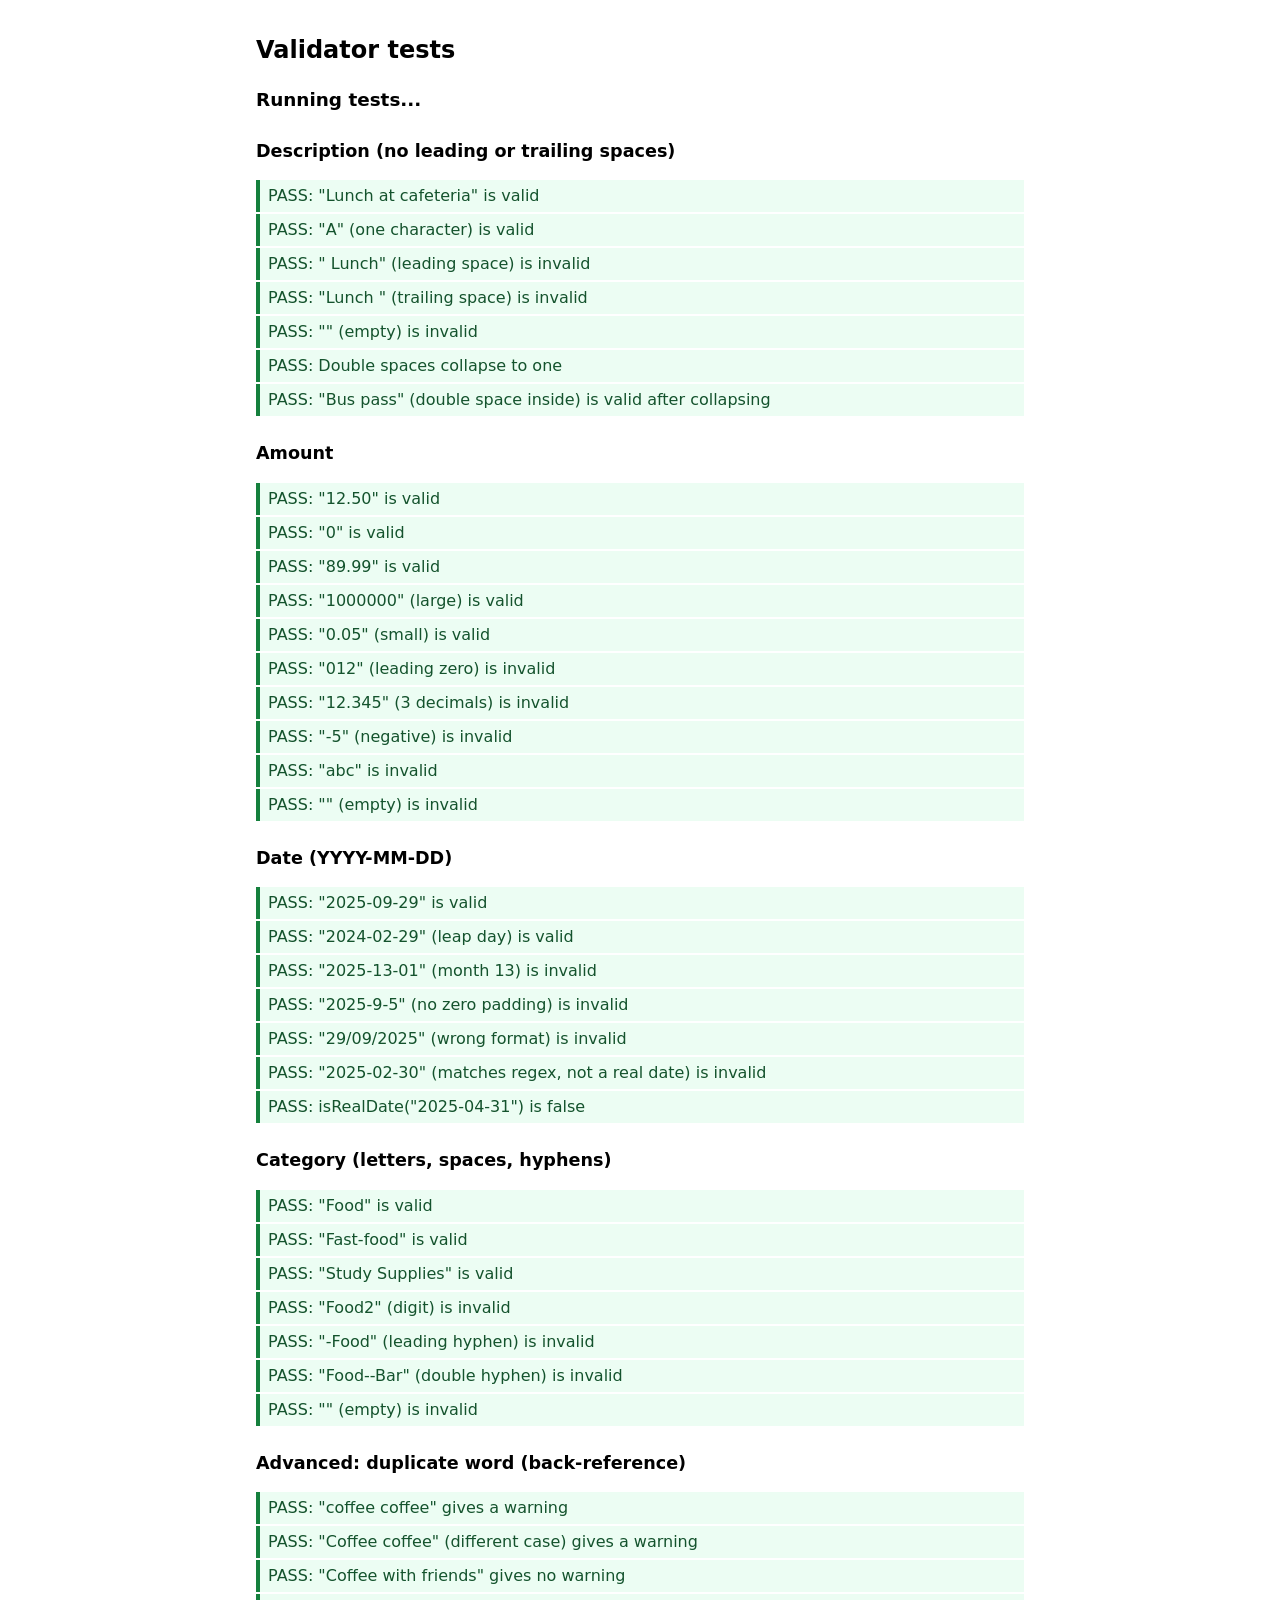
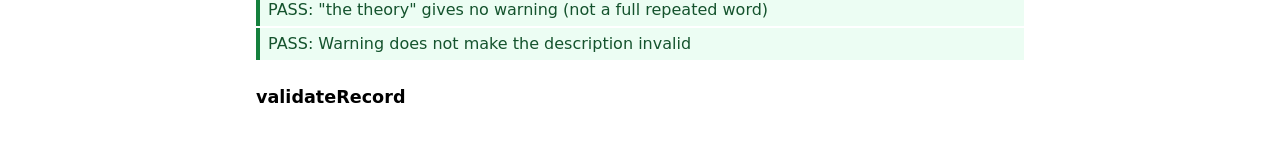
==== tests.html @ e8861920 "M3 – Forms & Regex Validation" ====
<!DOCTYPE html>
<html lang="en">
<head>
  <meta charset="UTF-8">
  <meta name="viewport" content="width=device-width, initial-scale=1">
  <title>Validator tests</title>
  <style>
    body { font-family: system-ui, sans-serif; max-width: 48rem; margin: 0 auto; padding: 1rem; line-height: 1.5; }
    h1 { font-size: 1.5rem; }
    h2 { font-size: 1.1rem; margin-top: 1.5rem; }
    ul { list-style: none; padding: 0; }
    li { padding: 0.25rem 0.5rem; margin-bottom: 2px; border-left: 4px solid; }
    li.pass { color: #14532d; background: #ecfdf3; border-color: #15803d; }
    li.fail { color: #7f1d1d; background: #fef2f2; border-color: #b00020; font-weight: 700; }
    #summary { font-size: 1.15rem; font-weight: 700; }
  </style>
</head>
<body>
  <h1>Validator tests</h1>
  <p id="summary" role="status">Running tests...</p>
  <div id="output"></div>

  <script type="module">
    import {
      patterns,
      normalizeDescription,
      isRealDate,
      validateDescription,
      validateAmount,
      validateDate,
      validateCategory,
      checkDuplicateWords,
      validateRecord,
    } from './scripts/validators.js';

    /* ---------- Tiny test helpers ---------- */
    let passed = 0;
    let failed = 0;
    let currentList = null;

    function group(title) {
      const h2 = document.createElement('h2');
      h2.textContent = title;
      currentList = document.createElement('ul');
      document.querySelector('#output').append(h2, currentList);
    }

    function assert(name, condition) {
      const li = document.createElement('li');
      li.className = condition ? 'pass' : 'fail';
      li.textContent = `${condition ? 'PASS' : 'FAIL'}: ${name}`;
      currentList.append(li);
      condition ? passed++ : failed++;
    }

    /* ---------- Description ---------- */
    group('Description (no leading or trailing spaces)');
    assert('"Lunch at cafeteria" is valid', validateDescription('Lunch at cafeteria').valid);
    assert('"A" (one character) is valid', validateDescription('A').valid);
    assert('" Lunch" (leading space) is invalid', !validateDescription(' Lunch').valid);
    assert('"Lunch " (trailing space) is invalid', !validateDescription('Lunch ').valid);
    assert('"" (empty) is invalid', !validateDescription('').valid);
    assert('Double spaces collapse to one', normalizeDescription('Bus   pass') === 'Bus pass');
    assert('"Bus  pass" (double space inside) is valid after collapsing', validateDescription('Bus  pass').valid);

    /* ---------- Amount ---------- */
    group('Amount');
    assert('"12.50" is valid', validateAmount('12.50').valid);
    assert('"0" is valid', validateAmount('0').valid);
    assert('"89.99" is valid', validateAmount('89.99').valid);
    assert('"1000000" (large) is valid', validateAmount('1000000').valid);
    assert('"0.05" (small) is valid', validateAmount('0.05').valid);
    assert('"012" (leading zero) is invalid', !validateAmount('012').valid);
    assert('"12.345" (3 decimals) is invalid', !validateAmount('12.345').valid);
    assert('"-5" (negative) is invalid', !validateAmount('-5').valid);
    assert('"abc" is invalid', !validateAmount('abc').valid);
    assert('"" (empty) is invalid', !validateAmount('').valid);

    /* ---------- Date ---------- */
    group('Date (YYYY-MM-DD)');
    assert('"2025-09-29" is valid', validateDate('2025-09-29').valid);
    assert('"2024-02-29" (leap day) is valid', validateDate('2024-02-29').valid);
    assert('"2025-13-01" (month 13) is invalid', !validateDate('2025-13-01').valid);
    assert('"2025-9-5" (no zero padding) is invalid', !validateDate('2025-9-5').valid);
    assert('"29/09/2025" (wrong format) is invalid', !validateDate('29/09/2025').valid);
    assert('"2025-02-30" (matches regex, not a real date) is invalid', !validateDate('2025-02-30').valid);
    assert('isRealDate("2025-04-31") is false', isRealDate('2025-04-31') === false);

    /* ---------- Category ---------- */
    group('Category (letters, spaces, hyphens)');
    assert('"Food" is valid', validateCategory('Food').valid);
    assert('"Fast-food" is valid', validateCategory('Fast-food').valid);
    assert('"Study Supplies" is valid', validateCategory('Study Supplies').valid);
    assert('"Food2" (digit) is invalid', !validateCategory('Food2').valid);
    assert('"-Food" (leading hyphen) is invalid', !validateCategory('-Food').valid);
    assert('"Food--Bar" (double hyphen) is invalid', !validateCategory('Food--Bar').valid);
    assert('"" (empty) is invalid', !validateCategory('').valid);

    /* ---------- Advanced: duplicate word ---------- */
    group('Advanced: duplicate word (back-reference)');
    assert('"coffee coffee" gives a warning', checkDuplicateWords('coffee coffee') !== null);
    assert('"Coffee coffee" (different case) gives a warning', checkDuplicateWords('Coffee coffee') !== null);
    assert('"Coffee with friends" gives no warning', checkDuplicateWords('Coffee with friends') === null);
    assert('"the theory" gives no warning (not a full repeated word)', checkDuplicateWords('the theory') === null);
    assert('Warning does not make the description invalid', validateDescription('coffee coffee').valid);

    /* ---------- Whole record ---------- */
    group('validateRecord');
    const good = validateRecord({ description: 'Bus pass', amount: '45.00', category: 'Transport', date: '2025-09-20' });
    assert('A good record is valid', good.valid);
    const bad = validateRecord({ description: ' x', amount: '12.345', category: 'Food2', date: '2025-13-01' });
    assert('A bad record is invalid', !bad.valid);
    assert('A bad record reports all 4 errors', Object.keys(bad.errors).length === 4);
    const dup = validateRecord({ description: 'tea tea', amount: '3', category: 'Food', date: '2025-09-20' });
    assert('A duplicate-word record is valid but has a warning', dup.valid && !!dup.warnings.description);

    /* ---------- Raw patterns ---------- */
    group('Raw patterns');
    assert('patterns.amount matches "7.5"', patterns.amount.test('7.5'));
    assert('patterns.date rejects "2025-00-10"', !patterns.date.test('2025-00-10'));

    /* ---------- Summary ---------- */
    const summary = document.querySelector('#summary');
    summary.textContent = `${passed} passed, ${failed} failed`;
    summary.style.color = failed === 0 ? '#14532d' : '#b00020';
  </script>
</body>
</html>
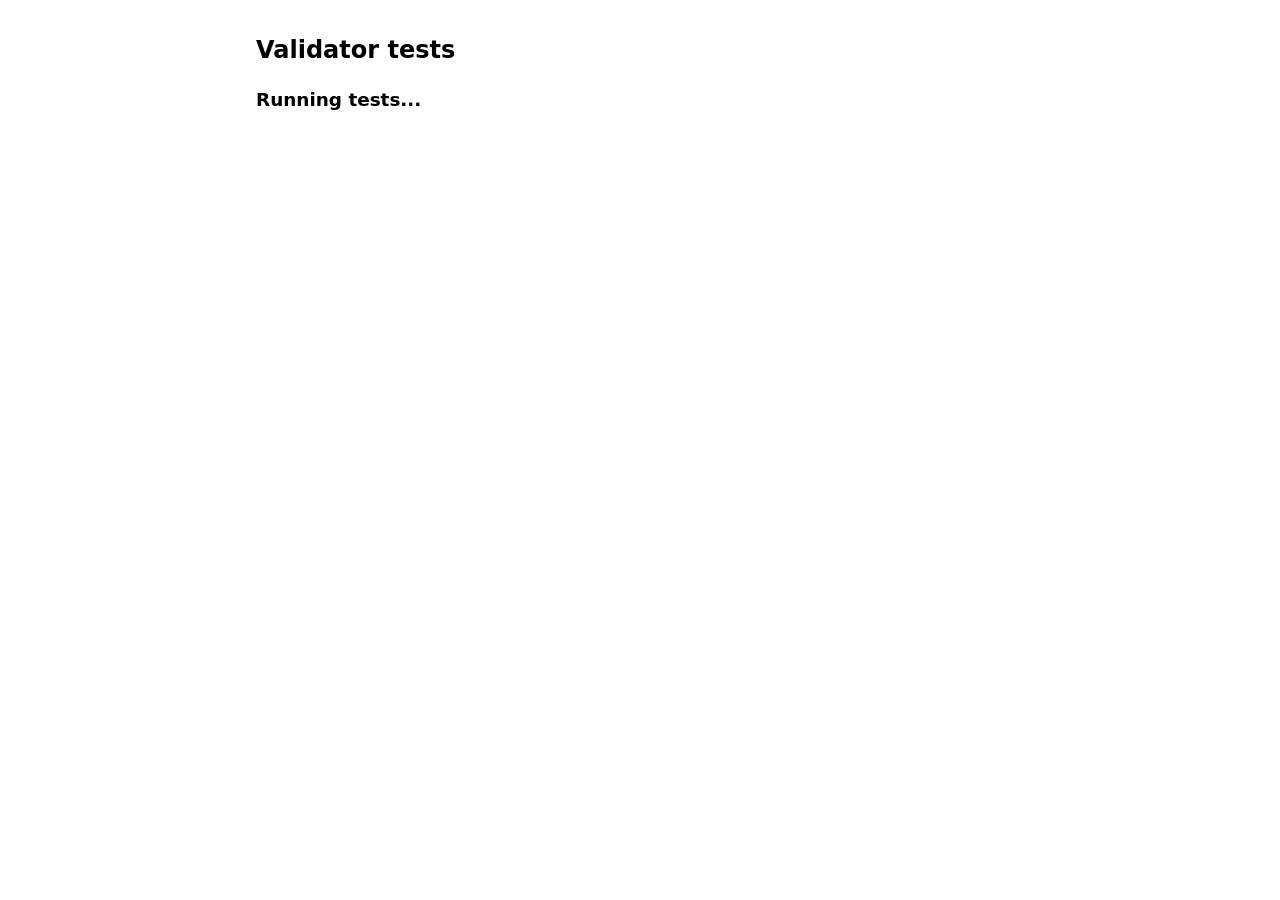
==== commit d1fe4db3: "feat: add stats calculations and cap logic to state" ====
--- a/tests.html
+++ b/tests.html
@@ -1,128 +1,270 @@
-<!DOCTYPE html>
+<!doctype html>
 <html lang="en">
-<head>
-  <meta charset="UTF-8">
-  <meta name="viewport" content="width=device-width, initial-scale=1">
-  <title>Validator tests</title>
-  <style>
-    body { font-family: system-ui, sans-serif; max-width: 48rem; margin: 0 auto; padding: 1rem; line-height: 1.5; }
-    h1 { font-size: 1.5rem; }
-    h2 { font-size: 1.1rem; margin-top: 1.5rem; }
-    ul { list-style: none; padding: 0; }
-    li { padding: 0.25rem 0.5rem; margin-bottom: 2px; border-left: 4px solid; }
-    li.pass { color: #14532d; background: #ecfdf3; border-color: #15803d; }
-    li.fail { color: #7f1d1d; background: #fef2f2; border-color: #b00020; font-weight: 700; }
-    #summary { font-size: 1.15rem; font-weight: 700; }
-  </style>
-</head>
-<body>
-  <h1>Validator tests</h1>
-  <p id="summary" role="status">Running tests...</p>
-  <div id="output"></div>
-
-  <script type="module">
-    import {
-      patterns,
-      normalizeDescription,
-      isRealDate,
-      validateDescription,
-      validateAmount,
-      validateDate,
-      validateCategory,
-      checkDuplicateWords,
-      validateRecord,
-    } from './scripts/validators.js';
-
-    /* ---------- Tiny test helpers ---------- */
-    let passed = 0;
-    let failed = 0;
-    let currentList = null;
-
-    function group(title) {
-      const h2 = document.createElement('h2');
-      h2.textContent = title;
-      currentList = document.createElement('ul');
-      document.querySelector('#output').append(h2, currentList);
-    }
-
-    function assert(name, condition) {
-      const li = document.createElement('li');
-      li.className = condition ? 'pass' : 'fail';
-      li.textContent = `${condition ? 'PASS' : 'FAIL'}: ${name}`;
-      currentList.append(li);
-      condition ? passed++ : failed++;
-    }
-
-    /* ---------- Description ---------- */
-    group('Description (no leading or trailing spaces)');
-    assert('"Lunch at cafeteria" is valid', validateDescription('Lunch at cafeteria').valid);
-    assert('"A" (one character) is valid', validateDescription('A').valid);
-    assert('" Lunch" (leading space) is invalid', !validateDescription(' Lunch').valid);
-    assert('"Lunch " (trailing space) is invalid', !validateDescription('Lunch ').valid);
-    assert('"" (empty) is invalid', !validateDescription('').valid);
-    assert('Double spaces collapse to one', normalizeDescription('Bus   pass') === 'Bus pass');
-    assert('"Bus  pass" (double space inside) is valid after collapsing', validateDescription('Bus  pass').valid);
-
-    /* ---------- Amount ---------- */
-    group('Amount');
-    assert('"12.50" is valid', validateAmount('12.50').valid);
-    assert('"0" is valid', validateAmount('0').valid);
-    assert('"89.99" is valid', validateAmount('89.99').valid);
-    assert('"1000000" (large) is valid', validateAmount('1000000').valid);
-    assert('"0.05" (small) is valid', validateAmount('0.05').valid);
-    assert('"012" (leading zero) is invalid', !validateAmount('012').valid);
-    assert('"12.345" (3 decimals) is invalid', !validateAmount('12.345').valid);
-    assert('"-5" (negative) is invalid', !validateAmount('-5').valid);
-    assert('"abc" is invalid', !validateAmount('abc').valid);
-    assert('"" (empty) is invalid', !validateAmount('').valid);
-
-    /* ---------- Date ---------- */
-    group('Date (YYYY-MM-DD)');
-    assert('"2025-09-29" is valid', validateDate('2025-09-29').valid);
-    assert('"2024-02-29" (leap day) is valid', validateDate('2024-02-29').valid);
-    assert('"2025-13-01" (month 13) is invalid', !validateDate('2025-13-01').valid);
-    assert('"2025-9-5" (no zero padding) is invalid', !validateDate('2025-9-5').valid);
-    assert('"29/09/2025" (wrong format) is invalid', !validateDate('29/09/2025').valid);
-    assert('"2025-02-30" (matches regex, not a real date) is invalid', !validateDate('2025-02-30').valid);
-    assert('isRealDate("2025-04-31") is false', isRealDate('2025-04-31') === false);
-
-    /* ---------- Category ---------- */
-    group('Category (letters, spaces, hyphens)');
-    assert('"Food" is valid', validateCategory('Food').valid);
-    assert('"Fast-food" is valid', validateCategory('Fast-food').valid);
-    assert('"Study Supplies" is valid', validateCategory('Study Supplies').valid);
-    assert('"Food2" (digit) is invalid', !validateCategory('Food2').valid);
-    assert('"-Food" (leading hyphen) is invalid', !validateCategory('-Food').valid);
-    assert('"Food--Bar" (double hyphen) is invalid', !validateCategory('Food--Bar').valid);
-    assert('"" (empty) is invalid', !validateCategory('').valid);
-
-    /* ---------- Advanced: duplicate word ---------- */
-    group('Advanced: duplicate word (back-reference)');
-    assert('"coffee coffee" gives a warning', checkDuplicateWords('coffee coffee') !== null);
-    assert('"Coffee coffee" (different case) gives a warning', checkDuplicateWords('Coffee coffee') !== null);
-    assert('"Coffee with friends" gives no warning', checkDuplicateWords('Coffee with friends') === null);
-    assert('"the theory" gives no warning (not a full repeated word)', checkDuplicateWords('the theory') === null);
-    assert('Warning does not make the description invalid', validateDescription('coffee coffee').valid);
-
-    /* ---------- Whole record ---------- */
-    group('validateRecord');
-    const good = validateRecord({ description: 'Bus pass', amount: '45.00', category: 'Transport', date: '2025-09-20' });
-    assert('A good record is valid', good.valid);
-    const bad = validateRecord({ description: ' x', amount: '12.345', category: 'Food2', date: '2025-13-01' });
-    assert('A bad record is invalid', !bad.valid);
-    assert('A bad record reports all 4 errors', Object.keys(bad.errors).length === 4);
-    const dup = validateRecord({ description: 'tea tea', amount: '3', category: 'Food', date: '2025-09-20' });
-    assert('A duplicate-word record is valid but has a warning', dup.valid && !!dup.warnings.description);
-
-    /* ---------- Raw patterns ---------- */
-    group('Raw patterns');
-    assert('patterns.amount matches "7.5"', patterns.amount.test('7.5'));
-    assert('patterns.date rejects "2025-00-10"', !patterns.date.test('2025-00-10'));
-
-    /* ---------- Summary ---------- */
-    const summary = document.querySelector('#summary');
-    summary.textContent = `${passed} passed, ${failed} failed`;
-    summary.style.color = failed === 0 ? '#14532d' : '#b00020';
-  </script>
-</body>
-</html>+  <head>
+    <meta charset="UTF-8" />
+    <meta name="viewport" content="width=device-width, initial-scale=1" />
+    <title>Validator tests</title>
+    <style>
+      body {
+        font-family: system-ui, sans-serif;
+        max-width: 48rem;
+        margin: 0 auto;
+        padding: 1rem;
+        line-height: 1.5;
+      }
+      h1 {
+        font-size: 1.5rem;
+      }
+      h2 {
+        font-size: 1.1rem;
+        margin-top: 1.5rem;
+      }
+      ul {
+        list-style: none;
+        padding: 0;
+      }
+      li {
+        padding: 0.25rem 0.5rem;
+        margin-bottom: 2px;
+        border-left: 4px solid;
+      }
+      li.pass {
+        color: #14532d;
+        background: #ecfdf3;
+        border-color: #15803d;
+      }
+      li.fail {
+        color: #7f1d1d;
+        background: #fef2f2;
+        border-color: #b00020;
+        font-weight: 700;
+      }
+      #summary {
+        font-size: 1.15rem;
+        font-weight: 700;
+      }
+    </style>
+  </head>
+  <body>
+    <h1>Validator tests</h1>
+    <p id="summary" role="status">Running tests...</p>
+    <div id="output"></div>
+
+    <script type="module">
+      import {
+        patterns,
+        normalizeDescription,
+        isRealDate,
+        validateDescription,
+        validateAmount,
+        validateDate,
+        validateCategory,
+        checkDuplicateWords,
+        validateRecord,
+        totalAmount,
+        topCategory,
+        trendLastSevenDays,
+        capStatus,
+        capMessage,
+      } from "./scripts/validators.js";
+
+      /* ---------- Tiny test helpers ---------- */
+      let passed = 0;
+      let failed = 0;
+      let currentList = null;
+
+      function group(title) {
+        const h2 = document.createElement("h2");
+        h2.textContent = title;
+        currentList = document.createElement("ul");
+        document.querySelector("#output").append(h2, currentList);
+      }
+
+      function assert(name, condition) {
+        const li = document.createElement("li");
+        li.className = condition ? "pass" : "fail";
+        li.textContent = `${condition ? "PASS" : "FAIL"}: ${name}`;
+        currentList.append(li);
+        condition ? passed++ : failed++;
+      }
+
+      /* ---------- Description ---------- */
+      group("Description (no leading or trailing spaces)");
+      assert(
+        '"Lunch at cafeteria" is valid',
+        validateDescription("Lunch at cafeteria").valid,
+      );
+      assert('"A" (one character) is valid', validateDescription("A").valid);
+      assert(
+        '" Lunch" (leading space) is invalid',
+        !validateDescription(" Lunch").valid,
+      );
+      assert(
+        '"Lunch " (trailing space) is invalid',
+        !validateDescription("Lunch ").valid,
+      );
+      assert('"" (empty) is invalid', !validateDescription("").valid);
+      assert(
+        "Double spaces collapse to one",
+        normalizeDescription("Bus   pass") === "Bus pass",
+      );
+      assert(
+        '"Bus  pass" (double space inside) is valid after collapsing',
+        validateDescription("Bus  pass").valid,
+      );
+
+      /* ---------- Amount ---------- */
+      group("Amount");
+      assert('"12.50" is valid', validateAmount("12.50").valid);
+      assert('"0" is valid', validateAmount("0").valid);
+      assert('"89.99" is valid', validateAmount("89.99").valid);
+      assert('"1000000" (large) is valid', validateAmount("1000000").valid);
+      assert('"0.05" (small) is valid', validateAmount("0.05").valid);
+      assert('"012" (leading zero) is invalid', !validateAmount("012").valid);
+      assert(
+        '"12.345" (3 decimals) is invalid',
+        !validateAmount("12.345").valid,
+      );
+      assert('"-5" (negative) is invalid', !validateAmount("-5").valid);
+      assert('"abc" is invalid', !validateAmount("abc").valid);
+      assert('"" (empty) is invalid', !validateAmount("").valid);
+
+      /* ---------- Date ---------- */
+      group("Date (YYYY-MM-DD)");
+      assert('"2025-09-29" is valid', validateDate("2025-09-29").valid);
+      assert(
+        '"2024-02-29" (leap day) is valid',
+        validateDate("2024-02-29").valid,
+      );
+      assert(
+        '"2025-13-01" (month 13) is invalid',
+        !validateDate("2025-13-01").valid,
+      );
+      assert(
+        '"2025-9-5" (no zero padding) is invalid',
+        !validateDate("2025-9-5").valid,
+      );
+      assert(
+        '"29/09/2025" (wrong format) is invalid',
+        !validateDate("29/09/2025").valid,
+      );
+      assert(
+        '"2025-02-30" (matches regex, not a real date) is invalid',
+        !validateDate("2025-02-30").valid,
+      );
+      assert(
+        'isRealDate("2025-04-31") is false',
+        isRealDate("2025-04-31") === false,
+      );
+
+      /* ---------- Category ---------- */
+      group("Category (letters, spaces, hyphens)");
+      assert('"Food" is valid', validateCategory("Food").valid);
+      assert('"Fast-food" is valid', validateCategory("Fast-food").valid);
+      assert(
+        '"Study Supplies" is valid',
+        validateCategory("Study Supplies").valid,
+      );
+      assert('"Food2" (digit) is invalid', !validateCategory("Food2").valid);
+      assert(
+        '"-Food" (leading hyphen) is invalid',
+        !validateCategory("-Food").valid,
+      );
+      assert(
+        '"Food--Bar" (double hyphen) is invalid',
+        !validateCategory("Food--Bar").valid,
+      );
+      assert('"" (empty) is invalid', !validateCategory("").valid);
+
+      /* ---------- Advanced: duplicate word ---------- */
+      group("Advanced: duplicate word (back-reference)");
+      assert(
+        '"coffee coffee" gives a warning',
+        checkDuplicateWords("coffee coffee") !== null,
+      );
+      assert(
+        '"Coffee coffee" (different case) gives a warning',
+        checkDuplicateWords("Coffee coffee") !== null,
+      );
+      assert(
+        '"Coffee with friends" gives no warning',
+        checkDuplicateWords("Coffee with friends") === null,
+      );
+      assert(
+        '"the theory" gives no warning (not a full repeated word)',
+        checkDuplicateWords("the theory") === null,
+      );
+      assert(
+        "Warning does not make the description invalid",
+        validateDescription("coffee coffee").valid,
+      );
+
+      /* ---------- Whole record ---------- */
+      group("validateRecord");
+      const good = validateRecord({
+        description: "Bus pass",
+        amount: "45.00",
+        category: "Transport",
+        date: "2025-09-20",
+      });
+      assert("A good record is valid", good.valid);
+      const bad = validateRecord({
+        description: " x",
+        amount: "12.345",
+        category: "Food2",
+        date: "2025-13-01",
+      });
+      assert("A bad record is invalid", !bad.valid);
+      assert(
+        "A bad record reports all 4 errors",
+        Object.keys(bad.errors).length === 4,
+      );
+      const dup = validateRecord({
+        description: "tea tea",
+        amount: "3",
+        category: "Food",
+        date: "2025-09-20",
+      });
+      assert(
+        "A duplicate-word record is valid but has a warning",
+        dup.valid && !!dup.warnings.description,
+      );
+
+      /* ---------- Raw patterns ---------- */
+      group("Raw patterns");
+      assert('patterns.amount matches "7.5"', patterns.amount.test("7.5"));
+      assert(
+        'patterns.date rejects "2025-00-10"',
+        !patterns.date.test("2025-00-10"),
+      );
+
+          /* ---------- Stats and cap ---------- */
+    group('Stats and cap');
+    const sample = [
+      { amount: 10, category: 'Food', date: '2026-10-11' },
+      { amount: 5.5, category: 'Books', date: '2026-10-10' },
+      { amount: 20, category: 'Food', date: '2025-01-01' },
+    ];
+    assert('totalAmount sums records', totalAmount(sample) === 35.5);
+    assert('totalAmount avoids float errors (0.1 + 0.2)', totalAmount([{ amount: 0.1 }, { amount: 0.2 }]) === 0.3);
+    assert('topCategory is Food', topCategory(sample).name === 'Food');
+    assert('topCategory of empty list is null', topCategory([]) === null);
+    assert('trend has 7 days', trendLastSevenDays(sample, new Date(2026, 9, 11)).length === 7);
+    assert('trend counts today', trendLastSevenDays(sample, new Date(2026, 9, 11))[6].total === 10);
+    assert('trend counts yesterday', trendLastSevenDays(sample, new Date(2026, 9, 11))[5].total === 5.5);
+    assert('trend ignores old records', trendLastSevenDays(sample, new Date(2026, 9, 11)).reduce((s, d) => s + d.total, 0) === 15.5);
+    assert('under cap', capStatus(100, 500).state === 'under');
+    assert('exactly at cap is not over', capStatus(500, 500).state === 'under');
+    assert('over cap', capStatus(550.5, 500).state === 'over');
+    assert('overage amount is 50.5', capStatus(550.5, 500).amount === 50.5);
+    assert('cap 0 means no cap', capStatus(100, 0).state === 'none');
+    assert('over message says "over"', capMessage(capStatus(600, 500), (n) => `$${n}`).includes('over'));
+    assert('under message says "remaining"', capMessage(capStatus(100, 500), (n) => `$${n}`).includes('remaining'));
+
+      /* ---------- Summary ---------- */
+      const summary = document.querySelector("#summary");
+      summary.textContent = `${passed} passed, ${failed} failed`;
+      summary.style.color = failed === 0 ? "#14532d" : "#b00020";
+    </script>
+  </body>
+</html>
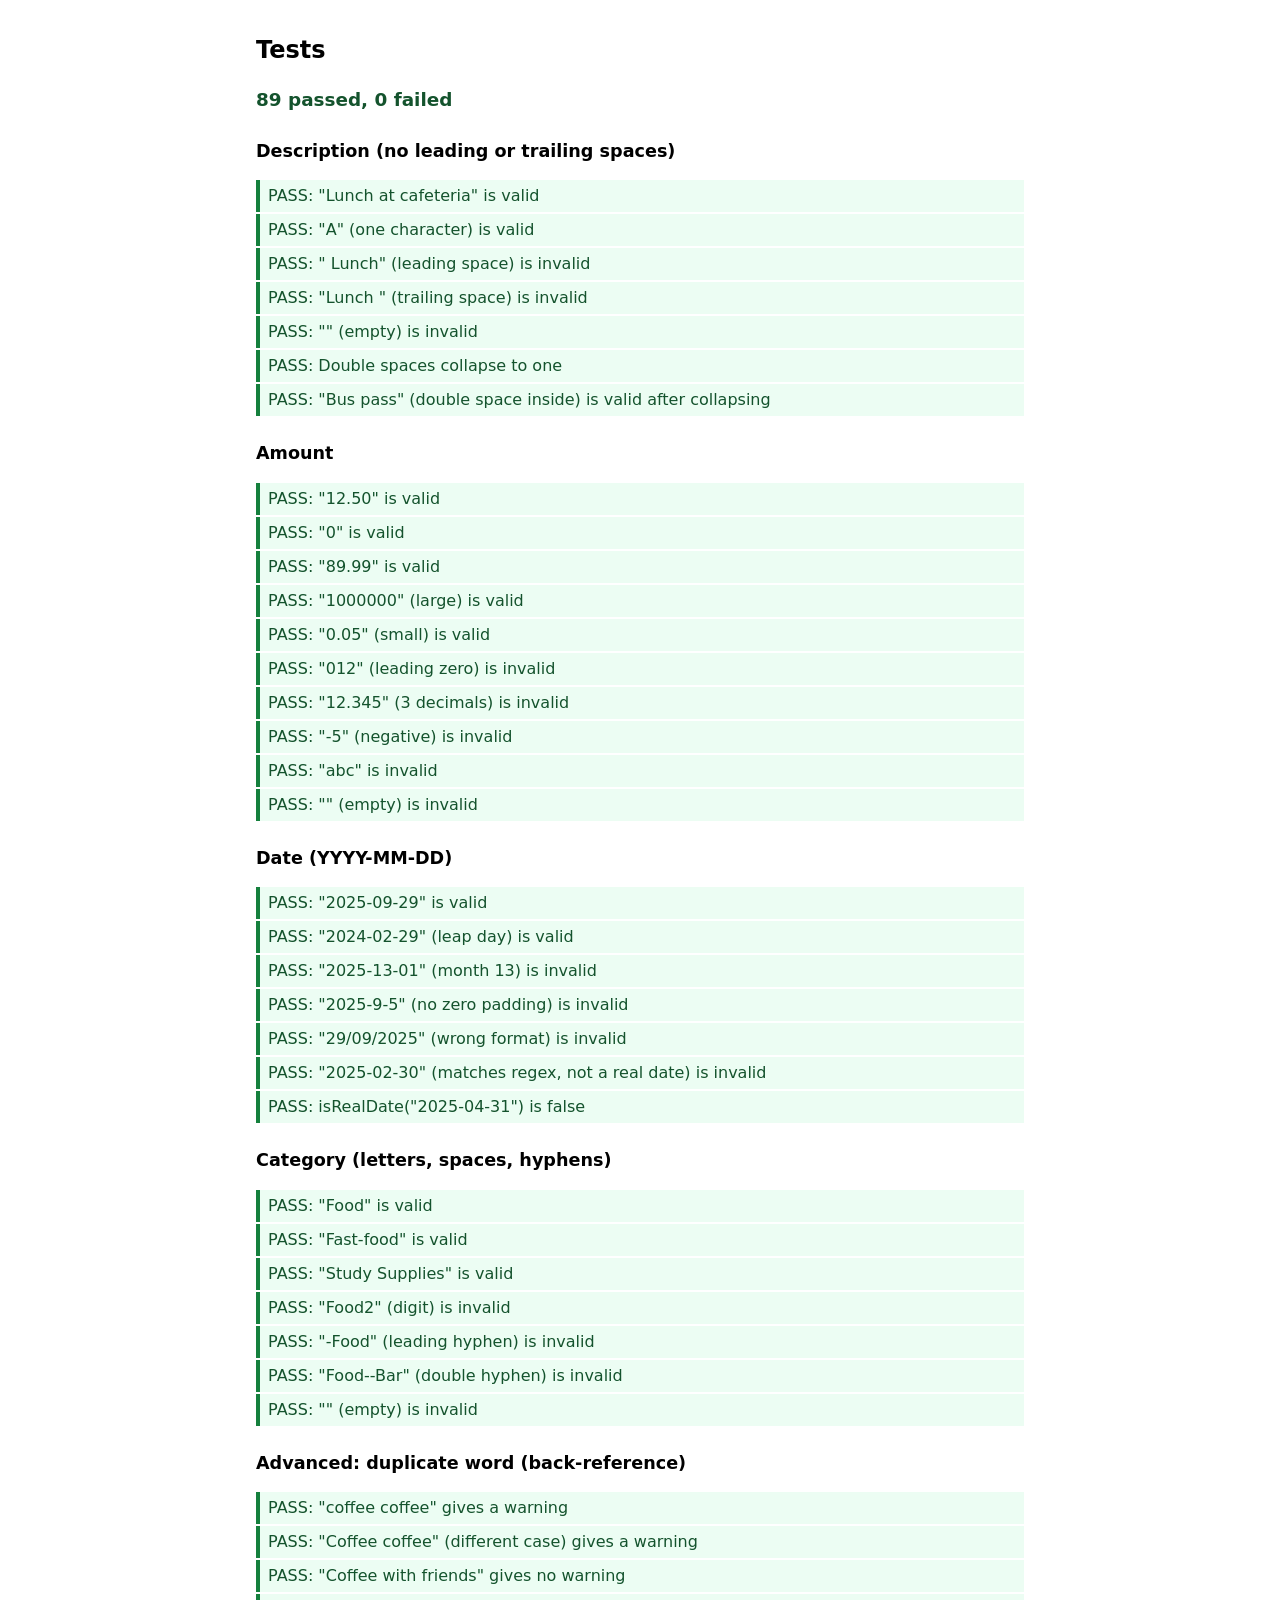
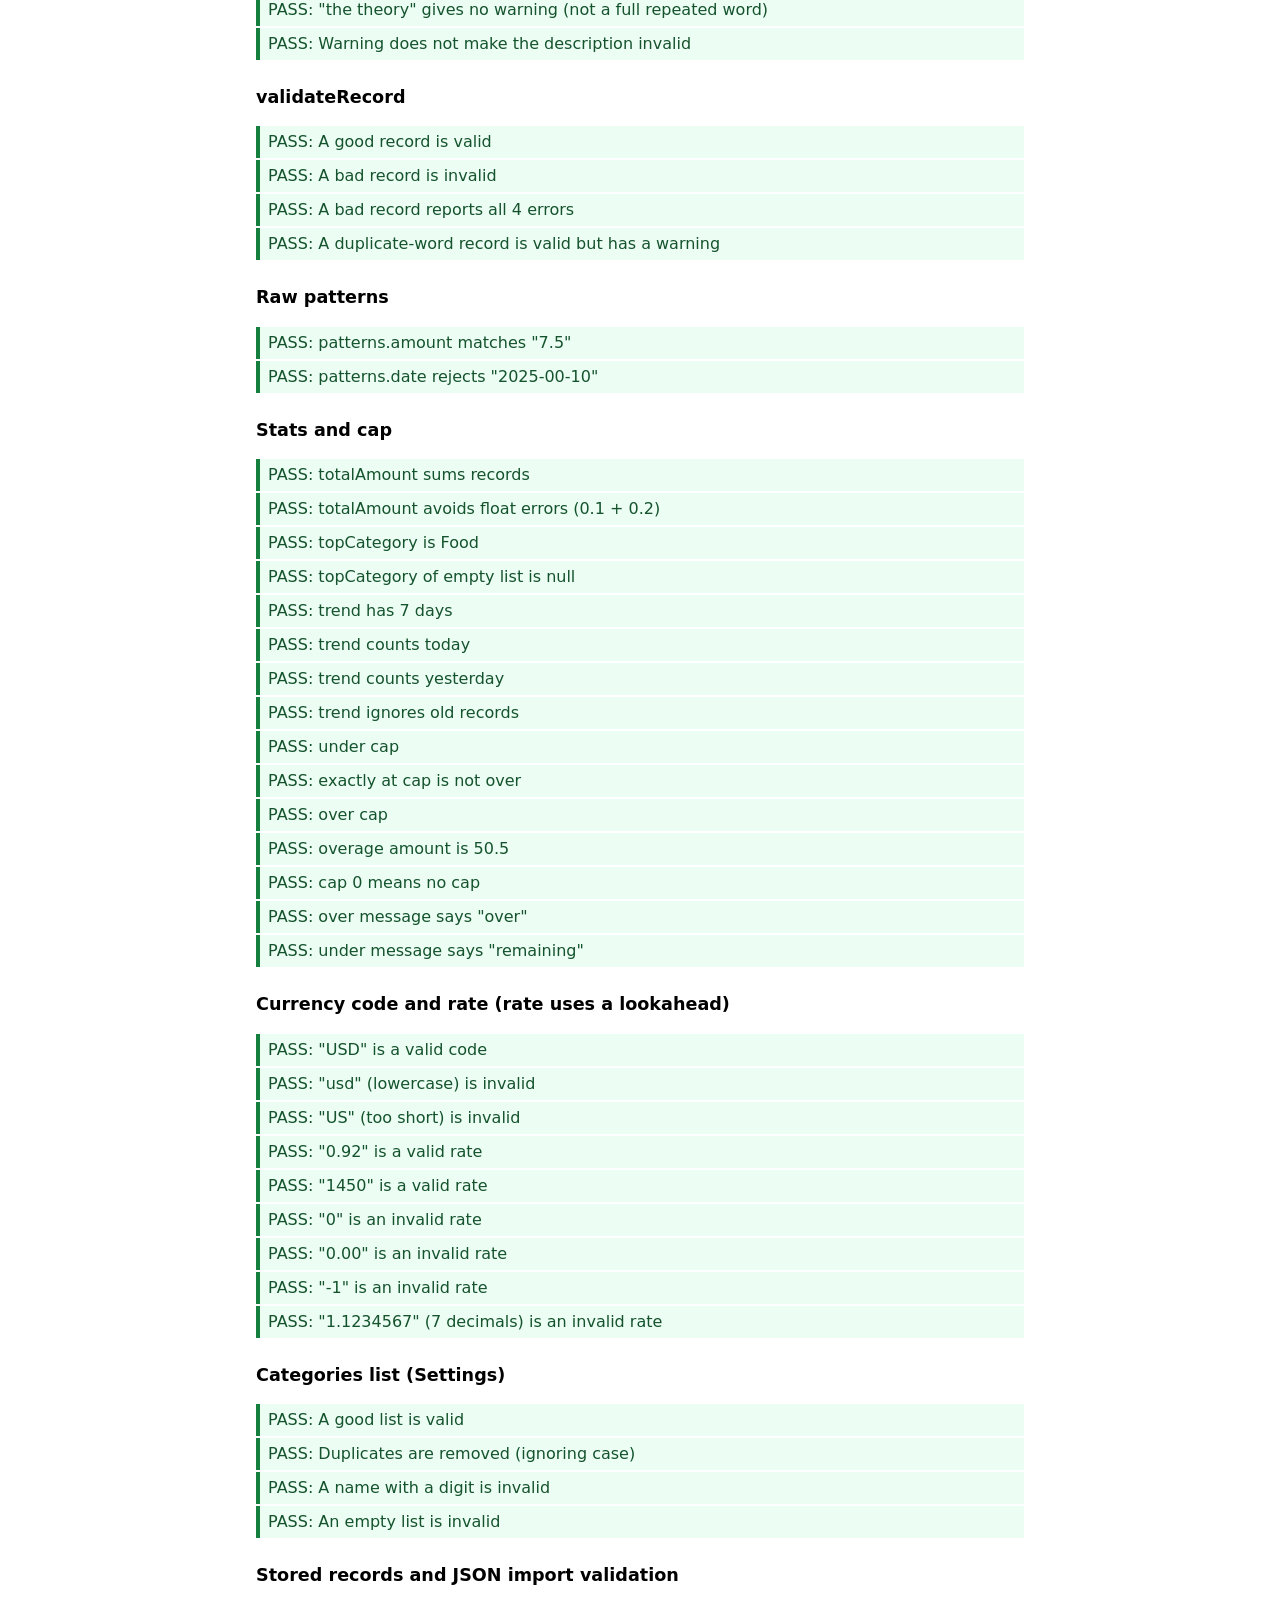
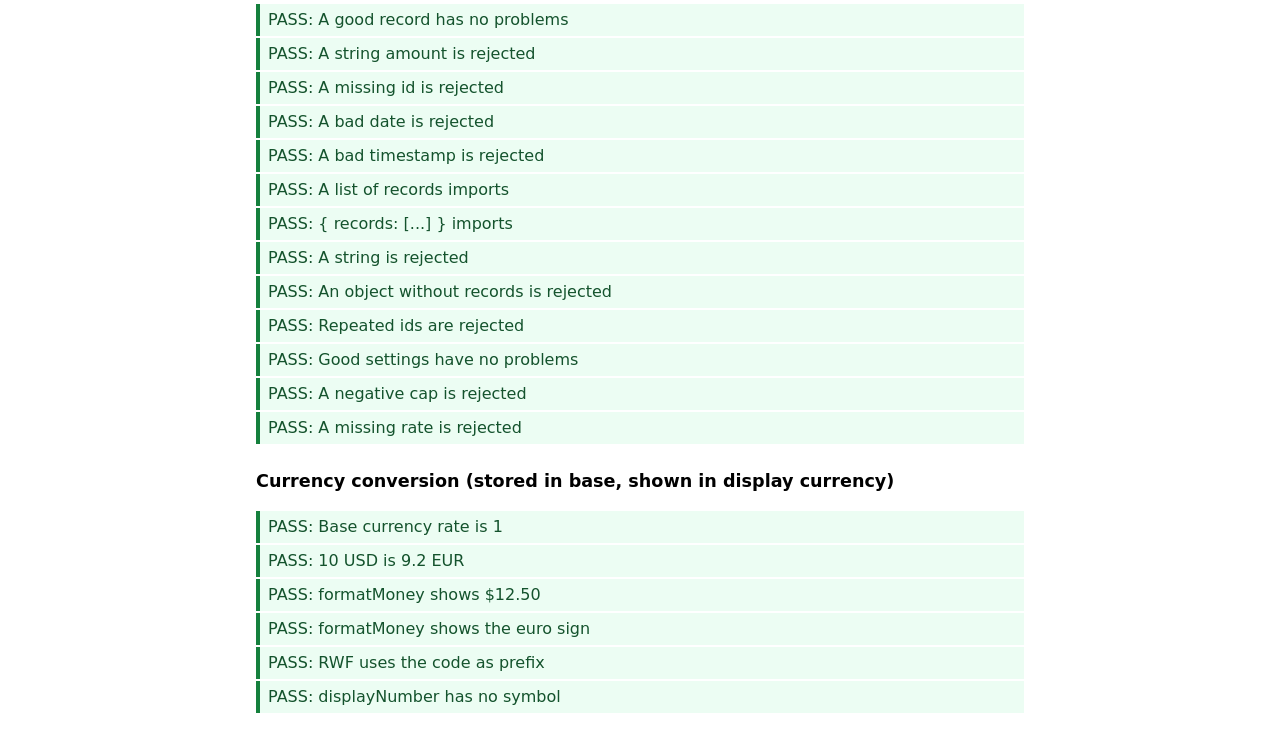
==== commit 08101d8b: "M7 – Polish & A11y Audit" ====
--- a/tests.html
+++ b/tests.html
@@ -46,7 +46,7 @@
     </style>
   </head>
   <body>
-    <h1>Validator tests</h1>
+    <h1>Tests</h1>
     <p id="summary" role="status">Running tests...</p>
     <div id="output"></div>
 
@@ -61,14 +61,27 @@
         validateCategory,
         checkDuplicateWords,
         validateRecord,
+        validateCurrencyCode,
+        validateRate,
+        validateCategoriesText,
+        validateStoredRecord,
+        validateSettingsObject,
+        validateImportData,
+      } from "./scripts/validators.js";
+      import {
         totalAmount,
         topCategory,
         trendLastSevenDays,
         capStatus,
         capMessage,
-      } from "./scripts/validators.js";
-
-      /* ---------- Tiny test helpers ---------- */
+        convert,
+        displayNumber,
+        formatMoney,
+        getRate,
+      } from "./scripts/state.js";
+      import { compileRegex, recordMatches } from "./scripts/search.js";
+
+      /* Tiny test helpers */
       let passed = 0;
       let failed = 0;
       let currentList = null;
@@ -88,7 +101,7 @@
         condition ? passed++ : failed++;
       }
 
-      /* ---------- Description ---------- */
+      /*  Description  */
       group("Description (no leading or trailing spaces)");
       assert(
         '"Lunch at cafeteria" is valid',
@@ -113,7 +126,7 @@
         validateDescription("Bus  pass").valid,
       );
 
-      /* ---------- Amount ---------- */
+      /*  Amount  */
       group("Amount");
       assert('"12.50" is valid', validateAmount("12.50").valid);
       assert('"0" is valid', validateAmount("0").valid);
@@ -129,7 +142,7 @@
       assert('"abc" is invalid', !validateAmount("abc").valid);
       assert('"" (empty) is invalid', !validateAmount("").valid);
 
-      /* ---------- Date ---------- */
+      /*  Date  */
       group("Date (YYYY-MM-DD)");
       assert('"2025-09-29" is valid', validateDate("2025-09-29").valid);
       assert(
@@ -157,7 +170,7 @@
         isRealDate("2025-04-31") === false,
       );
 
-      /* ---------- Category ---------- */
+      /*  Category  */
       group("Category (letters, spaces, hyphens)");
       assert('"Food" is valid', validateCategory("Food").valid);
       assert('"Fast-food" is valid', validateCategory("Fast-food").valid);
@@ -176,7 +189,7 @@
       );
       assert('"" (empty) is invalid', !validateCategory("").valid);
 
-      /* ---------- Advanced: duplicate word ---------- */
+      /*  Advanced: duplicate word  */
       group("Advanced: duplicate word (back-reference)");
       assert(
         '"coffee coffee" gives a warning',
@@ -199,7 +212,7 @@
         validateDescription("coffee coffee").valid,
       );
 
-      /* ---------- Whole record ---------- */
+      /*  Whole record  */
       group("validateRecord");
       const good = validateRecord({
         description: "Bus pass",
@@ -230,7 +243,7 @@
         dup.valid && !!dup.warnings.description,
       );
 
-      /* ---------- Raw patterns ---------- */
+      /*  Raw patterns  */
       group("Raw patterns");
       assert('patterns.amount matches "7.5"', patterns.amount.test("7.5"));
       assert(
@@ -238,30 +251,181 @@
         !patterns.date.test("2025-00-10"),
       );
 
-          /* ---------- Stats and cap ---------- */
-    group('Stats and cap');
-    const sample = [
-      { amount: 10, category: 'Food', date: '2026-10-11' },
-      { amount: 5.5, category: 'Books', date: '2026-10-10' },
-      { amount: 20, category: 'Food', date: '2025-01-01' },
-    ];
-    assert('totalAmount sums records', totalAmount(sample) === 35.5);
-    assert('totalAmount avoids float errors (0.1 + 0.2)', totalAmount([{ amount: 0.1 }, { amount: 0.2 }]) === 0.3);
-    assert('topCategory is Food', topCategory(sample).name === 'Food');
-    assert('topCategory of empty list is null', topCategory([]) === null);
-    assert('trend has 7 days', trendLastSevenDays(sample, new Date(2026, 9, 11)).length === 7);
-    assert('trend counts today', trendLastSevenDays(sample, new Date(2026, 9, 11))[6].total === 10);
-    assert('trend counts yesterday', trendLastSevenDays(sample, new Date(2026, 9, 11))[5].total === 5.5);
-    assert('trend ignores old records', trendLastSevenDays(sample, new Date(2026, 9, 11)).reduce((s, d) => s + d.total, 0) === 15.5);
-    assert('under cap', capStatus(100, 500).state === 'under');
-    assert('exactly at cap is not over', capStatus(500, 500).state === 'under');
-    assert('over cap', capStatus(550.5, 500).state === 'over');
-    assert('overage amount is 50.5', capStatus(550.5, 500).amount === 50.5);
-    assert('cap 0 means no cap', capStatus(100, 0).state === 'none');
-    assert('over message says "over"', capMessage(capStatus(600, 500), (n) => `$${n}`).includes('over'));
-    assert('under message says "remaining"', capMessage(capStatus(100, 500), (n) => `$${n}`).includes('remaining'));
-
-      /* ---------- Summary ---------- */
+      /*  Stats and cap  */
+      group("Stats and cap");
+      const sample = [
+        { amount: 10, category: "Food", date: "2026-10-11" },
+        { amount: 5.5, category: "Books", date: "2026-10-10" },
+        { amount: 20, category: "Food", date: "2025-01-01" },
+      ];
+      assert("totalAmount sums records", totalAmount(sample) === 35.5);
+      assert(
+        "totalAmount avoids float errors (0.1 + 0.2)",
+        totalAmount([{ amount: 0.1 }, { amount: 0.2 }]) === 0.3,
+      );
+      assert("topCategory is Food", topCategory(sample).name === "Food");
+      assert("topCategory of empty list is null", topCategory([]) === null);
+      assert(
+        "trend has 7 days",
+        trendLastSevenDays(sample, new Date(2026, 9, 11)).length === 7,
+      );
+      assert(
+        "trend counts today",
+        trendLastSevenDays(sample, new Date(2026, 9, 11))[6].total === 10,
+      );
+      assert(
+        "trend counts yesterday",
+        trendLastSevenDays(sample, new Date(2026, 9, 11))[5].total === 5.5,
+      );
+      assert(
+        "trend ignores old records",
+        trendLastSevenDays(sample, new Date(2026, 9, 11)).reduce(
+          (s, d) => s + d.total,
+          0,
+        ) === 15.5,
+      );
+      assert("under cap", capStatus(100, 500).state === "under");
+      assert(
+        "exactly at cap is not over",
+        capStatus(500, 500).state === "under",
+      );
+      assert("over cap", capStatus(550.5, 500).state === "over");
+      assert("overage amount is 50.5", capStatus(550.5, 500).amount === 50.5);
+      assert("cap 0 means no cap", capStatus(100, 0).state === "none");
+      assert(
+        'over message says "over"',
+        capMessage(capStatus(600, 500), (n) => `$${n}`).includes("over"),
+      );
+      assert(
+        'under message says "remaining"',
+        capMessage(capStatus(100, 500), (n) => `$${n}`).includes("remaining"),
+      );
+
+      /*  Currency code and rate  */
+      group("Currency code and rate (rate uses a lookahead)");
+      assert('"USD" is a valid code', validateCurrencyCode("USD").valid);
+      assert(
+        '"usd" (lowercase) is invalid',
+        !validateCurrencyCode("usd").valid,
+      );
+      assert('"US" (too short) is invalid', !validateCurrencyCode("US").valid);
+      assert('"0.92" is a valid rate', validateRate("0.92").valid);
+      assert('"1450" is a valid rate', validateRate("1450").valid);
+      assert('"0" is an invalid rate', !validateRate("0").valid);
+      assert('"0.00" is an invalid rate', !validateRate("0.00").valid);
+      assert('"-1" is an invalid rate', !validateRate("-1").valid);
+      assert(
+        '"1.1234567" (7 decimals) is an invalid rate',
+        !validateRate("1.1234567").valid,
+      );
+
+      /*  Categories list  */
+      group("Categories list (Settings)");
+      const cats = validateCategoriesText("Food, Books ,  Fast-food");
+      assert("A good list is valid", cats.valid && cats.list.length === 3);
+      assert(
+        "Duplicates are removed (ignoring case)",
+        validateCategoriesText("Food, food, FOOD").list.length === 1,
+      );
+      assert(
+        "A name with a digit is invalid",
+        !validateCategoriesText("Food, B00ks").valid,
+      );
+      assert("An empty list is invalid", !validateCategoriesText(" , ,").valid);
+
+      /*  Stored data and import  */
+      group("Stored records and JSON import validation");
+      const rec = {
+        id: "txn_0001",
+        description: "Lunch",
+        amount: 12.5,
+        category: "Food",
+        date: "2025-09-25",
+        createdAt: "2025-09-25T12:00:00.000Z",
+        updatedAt: "2025-09-25T12:00:00.000Z",
+      };
+      assert(
+        "A good record has no problems",
+        validateStoredRecord(rec).length === 0,
+      );
+      assert(
+        "A string amount is rejected",
+        validateStoredRecord({ ...rec, amount: "12.5" }).length > 0,
+      );
+      assert(
+        "A missing id is rejected",
+        validateStoredRecord({ ...rec, id: "" }).length > 0,
+      );
+      assert(
+        "A bad date is rejected",
+        validateStoredRecord({ ...rec, date: "2025-02-30" }).length > 0,
+      );
+      assert(
+        "A bad timestamp is rejected",
+        validateStoredRecord({ ...rec, createdAt: "yesterday" }).length > 0,
+      );
+      assert("A list of records imports", validateImportData([rec]).valid);
+      assert(
+        "{ records: [...] } imports",
+        validateImportData({ records: [rec] }).valid,
+      );
+      assert("A string is rejected", !validateImportData("hello").valid);
+      assert(
+        "An object without records is rejected",
+        !validateImportData({ foo: 1 }).valid,
+      );
+      assert(
+        "Repeated ids are rejected",
+        !validateImportData([rec, rec]).valid,
+      );
+      const goodSettings = {
+        baseCurrency: "USD",
+        currencies: ["USD", "EUR", "RWF"],
+        rates: { EUR: 0.92, RWF: 1450 },
+        displayCurrency: "USD",
+        cap: 500,
+        categories: ["Food", "Books"],
+      };
+      assert(
+        "Good settings have no problems",
+        validateSettingsObject(goodSettings).length === 0,
+      );
+      assert(
+        "A negative cap is rejected",
+        validateSettingsObject({ ...goodSettings, cap: -5 }).length > 0,
+      );
+      assert(
+        "A missing rate is rejected",
+        validateSettingsObject({ ...goodSettings, rates: { EUR: 0.92 } })
+          .length > 0,
+      );
+
+      /*  Currency conversion  */
+      group("Currency conversion (stored in base, shown in display currency)");
+      const usd = {
+        baseCurrency: "USD",
+        rates: { EUR: 0.92, RWF: 1450 },
+        displayCurrency: "USD",
+      };
+      const eur = { ...usd, displayCurrency: "EUR" };
+      const rwf = { ...usd, displayCurrency: "RWF" };
+      assert("Base currency rate is 1", getRate(usd, "USD") === 1);
+      assert("10 USD is 9.2 EUR", Math.abs(convert(10, eur) - 9.2) < 1e-9);
+      assert("formatMoney shows $12.50", formatMoney(12.5, usd) === "$12.50");
+      assert(
+        "formatMoney shows the euro sign",
+        formatMoney(10, eur) === "€9.20",
+      );
+      assert(
+        "RWF uses the code as prefix",
+        formatMoney(1, rwf) === "RWF 1450.00",
+      );
+      assert(
+        "displayNumber has no symbol",
+        displayNumber(12.5, usd) === "12.50",
+      );
+
+      /*  Summary  */
       const summary = document.querySelector("#summary");
       summary.textContent = `${passed} passed, ${failed} failed`;
       summary.style.color = failed === 0 ? "#14532d" : "#b00020";
